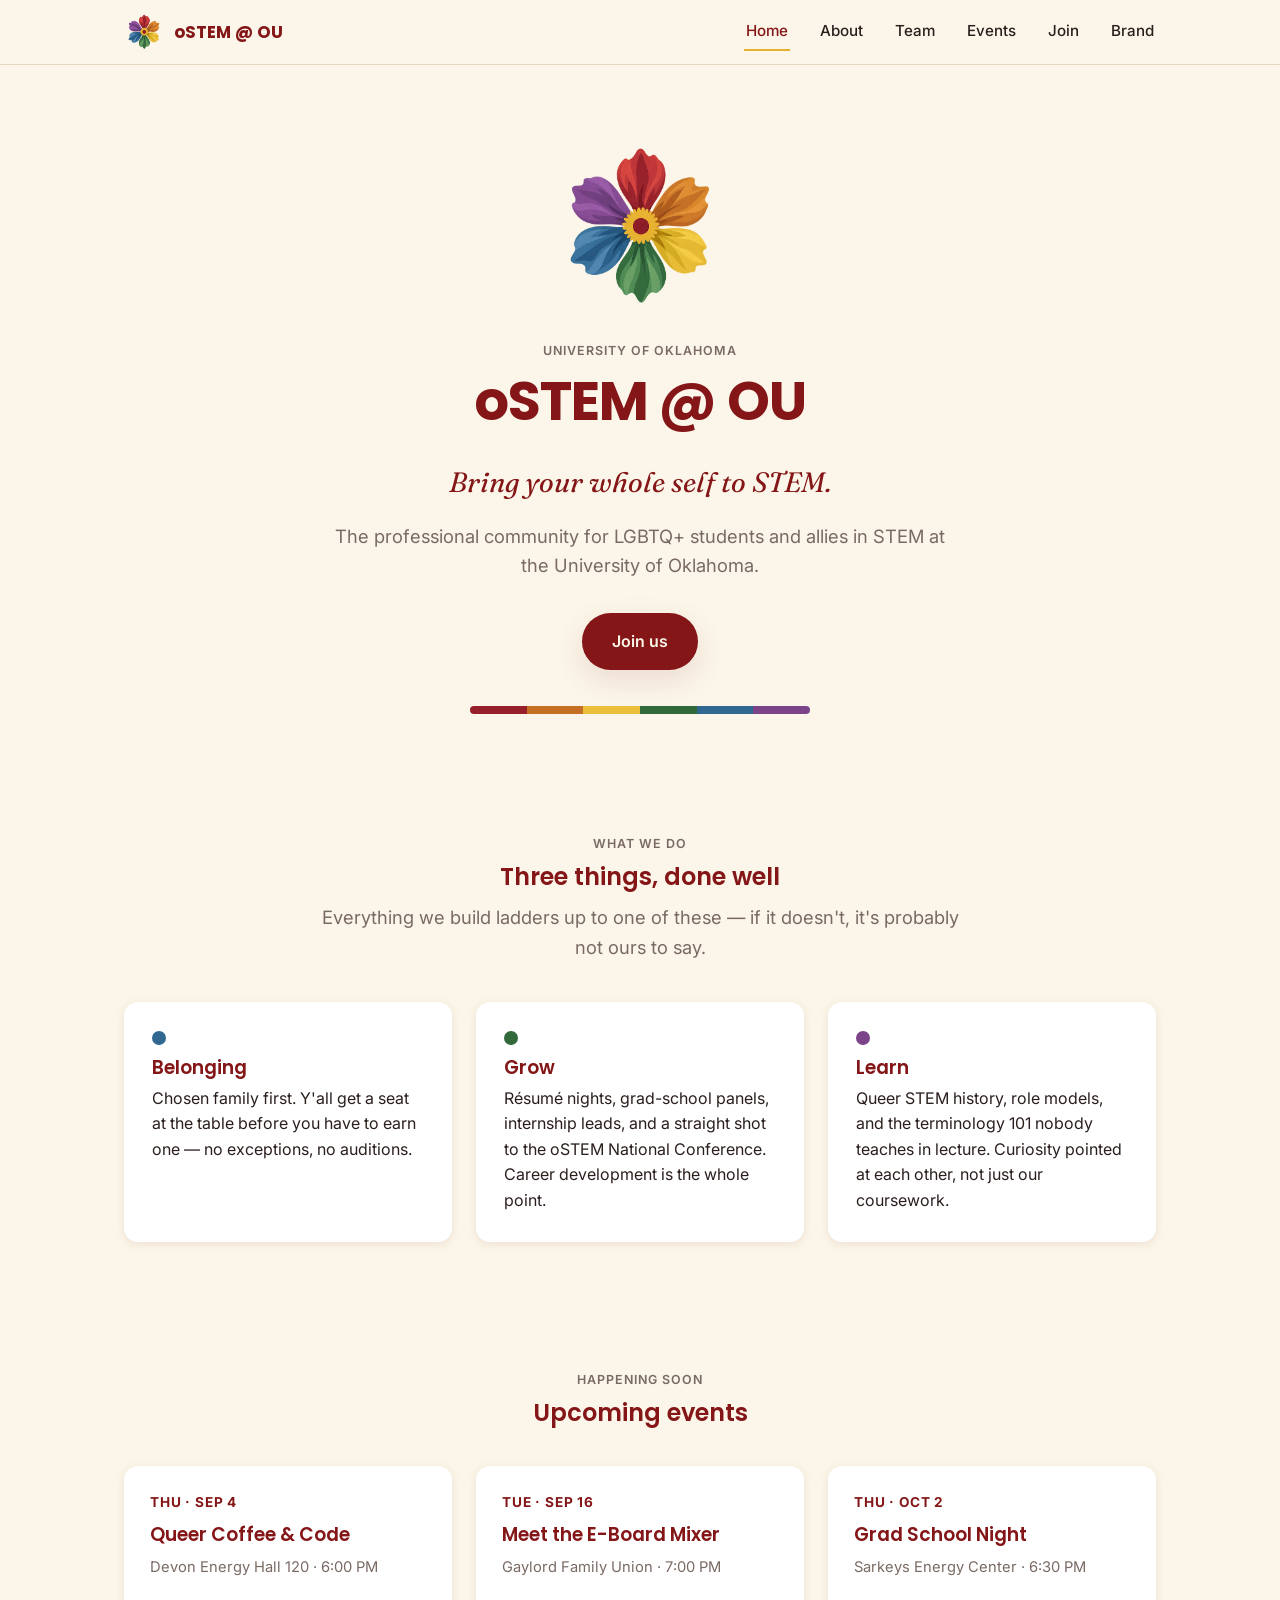
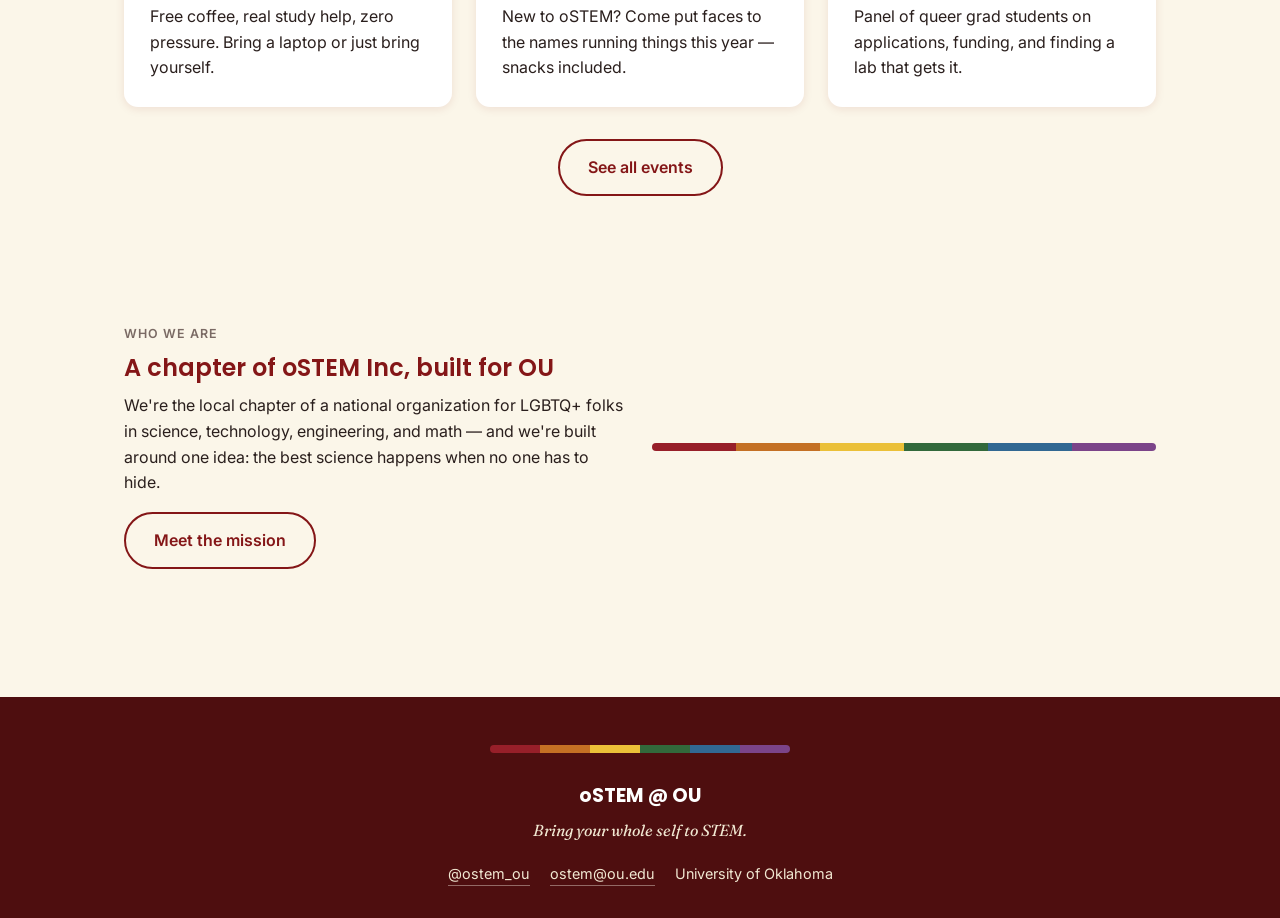
==== index.html @ f53c5ce8 "Setting things up" ====
<!DOCTYPE html>
<html lang="en">
<head>
<meta charset="UTF-8">
<meta name="viewport" content="width=device-width, initial-scale=1.0">
<title>oSTEM @ OU — LGBTQ+ in STEM at the University of Oklahoma</title>
<meta name="description" content="oSTEM @ OU is the professional community for LGBTQ+ students and allies in STEM at the University of Oklahoma. Bring your whole self to STEM.">
<link rel="preconnect" href="https://fonts.googleapis.com">
<link rel="preconnect" href="https://fonts.gstatic.com" crossorigin>
<link href="https://fonts.googleapis.com/css2?family=Poppins:wght@400;500;600;700&family=Inter:wght@400;500;600&family=Fraunces:ital,opsz,wght@1,9..144,400&display=swap" rel="stylesheet">
<link rel="stylesheet" href="assets/css/styles.css">
</head>
<body>
<a class="skip-link" href="#main">Skip to content</a>

<header class="site-header">
  <nav class="nav" aria-label="Primary">
    <a class="nav-brand" href="index.html">
      <img src="assets/brand/flower.png" alt="oSTEM at OU flower mark" width="40" height="40">
      oSTEM @ OU
    </a>
    <button class="nav-toggle" type="button" aria-expanded="false" aria-controls="nav-links" aria-label="Toggle menu">
      <span></span>
    </button>
    <div class="nav-links" id="nav-links">
      <a href="index.html" aria-current="page">Home</a>
      <a href="about.html">About</a>
      <a href="team.html">Team</a>
      <a href="events.html">Events</a>
      <a href="join.html">Join</a>
      <a href="brand.html">Brand</a>
    </div>
  </nav>
</header>

<main id="main">

  <section class="hero">
    <div class="wrap">
      <img class="hero-flower" src="assets/brand/flower.png" alt="The oSTEM flower mark: six rainbow petals radiating from a golden center" width="180" height="180">
      <span class="eyebrow">University of Oklahoma</span>
      <h1>oSTEM @ OU</h1>
      <p class="tagline">Bring your whole self to STEM.</p>
      <p class="positioning">The professional community for LGBTQ+ students and allies in STEM at the University of Oklahoma.</p>
      <a class="btn btn-primary" href="join.html">Join us</a>
      <div class="spectrum-bar" aria-hidden="true"><span></span><span></span><span></span><span></span><span></span><span></span></div>
    </div>
  </section>

  <section>
    <div class="wrap">
      <div class="section-head">
        <span class="eyebrow">What we do</span>
        <h2>Three things, done well</h2>
        <p class="lead" style="margin-left:auto;margin-right:auto">Everything we build ladders up to one of these — if it doesn't, it's probably not ours to say.</p>
      </div>
      <div class="grid grid-3">
        <div class="card wwd-item">
          <span class="petal-dot petal-dot-blue"></span>
          <h3>Belonging</h3>
          <p>Chosen family first. Y'all get a seat at the table before you have to earn one — no exceptions, no auditions.</p>
        </div>
        <div class="card wwd-item">
          <span class="petal-dot petal-dot-green"></span>
          <h3>Grow</h3>
          <p>Résumé nights, grad-school panels, internship leads, and a straight shot to the oSTEM National Conference. Career development is the whole point.</p>
        </div>
        <div class="card wwd-item">
          <span class="petal-dot petal-dot-purple"></span>
          <h3>Learn</h3>
          <p>Queer STEM history, role models, and the terminology 101 nobody teaches in lecture. Curiosity pointed at each other, not just our coursework.</p>
        </div>
      </div>
    </div>
  </section>

  <section>
    <div class="wrap">
      <div class="section-head">
        <span class="eyebrow">Happening soon</span>
        <h2>Upcoming events</h2>
      </div>
      <div class="grid grid-3">
        <!-- TODO: replace placeholder events with real dates/locations -->
        <article class="event-card">
          <span class="event-date">Thu · Sep 4</span>
          <h3>Queer Coffee &amp; Code</h3>
          <p class="event-meta">Devon Energy Hall 120 · 6:00 PM</p>
          <p>Free coffee, real study help, zero pressure. Bring a laptop or just bring yourself.</p>
        </article>
        <article class="event-card">
          <span class="event-date">Tue · Sep 16</span>
          <h3>Meet the E-Board Mixer</h3>
          <p class="event-meta">Gaylord Family Union · 7:00 PM</p>
          <p>New to oSTEM? Come put faces to the names running things this year — snacks included.</p>
        </article>
        <article class="event-card">
          <span class="event-date">Thu · Oct 2</span>
          <h3>Grad School Night</h3>
          <p class="event-meta">Sarkeys Energy Center · 6:30 PM</p>
          <p>Panel of queer grad students on applications, funding, and finding a lab that gets it.</p>
        </article>
      </div>
      <p class="text-center" style="margin-top:32px"><a class="btn btn-secondary" href="events.html">See all events</a></p>
    </div>
  </section>

  <section>
    <div class="wrap">
      <div class="grid grid-2" style="align-items:center">
        <div>
          <span class="eyebrow">Who we are</span>
          <h2>A chapter of oSTEM Inc, built for OU</h2>
          <p>We're the local chapter of a national organization for LGBTQ+ folks in science, technology, engineering, and math — and we're built around one idea: the best science happens when no one has to hide.</p>
          <p><a class="btn btn-secondary" href="about.html">Meet the mission</a></p>
        </div>
        <div class="spectrum-bar" aria-hidden="true"><span></span><span></span><span></span><span></span><span></span><span></span></div>
      </div>
    </div>
  </section>

</main>

<footer class="site-footer">
  <div class="wrap">
    <div class="spectrum-bar" aria-hidden="true"><span></span><span></span><span></span><span></span><span></span><span></span></div>
    <div class="org-name">oSTEM @ OU</div>
    <p class="tagline">Bring your whole self to STEM.</p>
    <div class="footer-meta">
      <a href="https://instagram.com/ostem_ou" target="_blank" rel="noopener">@ostem_ou</a>
      <a href="mailto:ostem@ou.edu">ostem@ou.edu</a>
      <span>University of Oklahoma</span>
    </div>
  </div>
</footer>

<script src="assets/js/main.js"></script>
</body>
</html>
---- assets/css/styles.css ----
/* ============================================================
   oSTEM @ OU — shared stylesheet
   Design tokens live in :root. Poppins for headings, Inter for
   body, Fraunces italic only for rare pull-quotes.
   ============================================================ */

:root {
  /* institutional anchors */
  --crimson: #841617;
  --crimson-deep: #4E0E0F;
  --cream: #FBF6E9;
  --sand: #F1E8D2;
  --ink: #2A1F1D;
  --muted: #7A6A64;
  --gold: #E5AF30;
  --line: #E6D9BF;

  /* the spectrum — six petals, accents only, never body text */
  --red: #971F29;
  --orange: #C47024;
  --yellow: #EBC038;
  --green: #32693B;
  --blue: #316892;
  --purple: #7B4489;

  /* shadows + radii */
  --shadow-sm: 0 2px 10px rgba(132, 22, 23, 0.10);
  --shadow-md: 0 10px 30px rgba(132, 22, 23, 0.12);
  --radius: 14px;
  --radius-sm: 10px;

  --content-width: 1080px;

  --font-display: 'Poppins', system-ui, sans-serif;
  --font-body: 'Inter', system-ui, sans-serif;
  --font-editorial: 'Fraunces', Georgia, serif;
}

/* ---------- reset ---------- */
*, *::before, *::after { box-sizing: border-box; }
html { scroll-behavior: smooth; }
body {
  margin: 0;
  background: var(--cream);
  color: var(--ink);
  font-family: var(--font-body);
  font-size: 16px;
  line-height: 1.6;
  -webkit-font-smoothing: antialiased;
}
img { max-width: 100%; display: block; }
a { color: inherit; }
ul { list-style: none; margin: 0; padding: 0; }
h1, h2, h3, h4 {
  font-family: var(--font-display);
  color: var(--crimson);
  line-height: 1.15;
  margin: 0 0 0.5em;
}
h1 { font-weight: 700; letter-spacing: -0.02em; }
h2, h3 { font-weight: 600; }
p { margin: 0 0 1em; }
p:last-child { margin-bottom: 0; }

/* ---------- focus states (accessibility) ---------- */
a:focus-visible,
button:focus-visible,
input:focus-visible,
textarea:focus-visible,
[tabindex]:focus-visible {
  outline: 3px solid var(--crimson);
  outline-offset: 3px;
  border-radius: 4px;
}

/* ---------- skip link ---------- */
.skip-link {
  position: absolute;
  left: -9999px;
  top: 0;
  background: var(--crimson);
  color: var(--cream);
  padding: 12px 20px;
  z-index: 1000;
  font-family: var(--font-body);
  font-weight: 600;
  border-radius: 0 0 8px 0;
  text-decoration: none;
}
.skip-link:focus {
  left: 0;
}

/* ---------- layout helpers ---------- */
.wrap {
  max-width: var(--content-width);
  margin: 0 auto;
  padding: 0 24px;
}
main { display: block; }
section { padding: 64px 0; }
.section-tight { padding: 40px 0; }

.eyebrow {
  font-family: var(--font-body);
  font-weight: 600;
  font-size: 0.78rem;
  text-transform: uppercase;
  letter-spacing: 0.08em;
  color: var(--muted);
  margin-bottom: 0.75em;
  display: block;
}

.lead {
  font-size: 1.15rem;
  color: var(--muted);
  max-width: 640px;
}

/* ---------- spectrum bar (signature device) ---------- */
.spectrum-bar {
  display: flex;
  width: 100%;
  height: 8px;
  border-radius: 999px;
  overflow: hidden;
}
.spectrum-bar span { flex: 1 1 0; }
.spectrum-bar span:nth-child(1) { background: var(--red); }
.spectrum-bar span:nth-child(2) { background: var(--orange); }
.spectrum-bar span:nth-child(3) { background: var(--yellow); }
.spectrum-bar span:nth-child(4) { background: var(--green); }
.spectrum-bar span:nth-child(5) { background: var(--blue); }
.spectrum-bar span:nth-child(6) { background: var(--purple); }

.spectrum-bar--thin { height: 5px; border-radius: 0; }

/* ---------- nav ---------- */
.site-header {
  position: sticky;
  top: 0;
  z-index: 100;
  background: rgba(251, 246, 233, 0.92);
  border-bottom: 1px solid var(--line);
  transition: background 0.2s ease, box-shadow 0.2s ease, backdrop-filter 0.2s ease;
}
.site-header.is-scrolled {
  backdrop-filter: blur(10px);
  -webkit-backdrop-filter: blur(10px);
  box-shadow: var(--shadow-sm);
}
.nav {
  display: flex;
  align-items: center;
  justify-content: space-between;
  padding: 12px 24px;
  max-width: var(--content-width);
  margin: 0 auto;
}
.nav-brand {
  display: flex;
  align-items: center;
  gap: 10px;
  font-family: var(--font-display);
  font-weight: 700;
  color: var(--crimson);
  text-decoration: none;
  font-size: 1.05rem;
}
.nav-brand img {
  width: 40px;
  height: 40px;
}
.nav-toggle {
  display: none;
  background: none;
  border: 2px solid var(--crimson);
  border-radius: var(--radius-sm);
  width: 44px;
  height: 44px;
  cursor: pointer;
  position: relative;
}
.nav-toggle span,
.nav-toggle span::before,
.nav-toggle span::after {
  content: '';
  position: absolute;
  left: 10px;
  right: 10px;
  height: 2px;
  background: var(--crimson);
  transition: transform 0.2s ease, opacity 0.2s ease;
}
.nav-toggle span { top: 50%; transform: translateY(-50%); }
.nav-toggle span::before { top: -8px; }
.nav-toggle span::after { top: 8px; }
.nav-toggle[aria-expanded="true"] span { background: transparent; }
.nav-toggle[aria-expanded="true"] span::before { transform: translateY(8px) rotate(45deg); }
.nav-toggle[aria-expanded="true"] span::after { transform: translateY(-8px) rotate(-45deg); }

.nav-links {
  display: flex;
  align-items: center;
  gap: 28px;
}
.nav-links a {
  text-decoration: none;
  font-family: var(--font-body);
  font-weight: 500;
  font-size: 0.95rem;
  color: var(--ink);
  padding: 6px 2px;
  border-bottom: 2px solid transparent;
  transition: border-color 0.15s ease, color 0.15s ease;
}
.nav-links a:hover,
.nav-links a[aria-current="page"] {
  color: var(--crimson);
  border-bottom-color: var(--gold);
}

/* ---------- buttons ---------- */
.btn {
  display: inline-flex;
  align-items: center;
  gap: 8px;
  font-family: var(--font-body);
  font-weight: 600;
  font-size: 1rem;
  text-decoration: none;
  padding: 14px 28px;
  border-radius: 999px;
  border: 2px solid transparent;
  cursor: pointer;
  transition: transform 0.15s ease, box-shadow 0.15s ease, background 0.15s ease;
}
.btn-primary {
  background: var(--crimson);
  color: var(--cream);
  box-shadow: var(--shadow-md);
}
.btn-primary:hover {
  background: var(--crimson-deep);
  transform: translateY(-2px);
}
.btn-secondary {
  background: transparent;
  color: var(--crimson);
  border-color: var(--crimson);
}
.btn-secondary:hover {
  background: var(--crimson);
  color: var(--cream);
  transform: translateY(-2px);
}
.btn-sm {
  padding: 9px 18px;
  font-size: 0.9rem;
}

/* ---------- hero ---------- */
.hero {
  padding: 72px 0 56px;
  text-align: center;
}
.hero-flower {
  width: 180px;
  height: 180px;
  margin: 0 auto 24px;
}
.hero h1 {
  font-size: clamp(2.2rem, 5vw, 3.4rem);
}
.hero .tagline {
  font-family: var(--font-editorial);
  font-style: italic;
  color: var(--crimson);
  font-size: clamp(1.3rem, 3vw, 1.75rem);
  margin: 0.4em 0 0.6em;
}
.hero .positioning {
  color: var(--muted);
  font-size: 1.15rem;
  max-width: 620px;
  margin: 0 auto 32px;
}
.hero .spectrum-bar {
  max-width: 340px;
  margin: 36px auto 0;
}

/* ---------- cards ---------- */
.card {
  background: #fff;
  border-radius: var(--radius);
  padding: 28px;
  box-shadow: var(--shadow-sm);
}
.card h3, .card h4 { margin-bottom: 0.4em; }

.grid {
  display: grid;
  gap: 24px;
}
.grid-3 { grid-template-columns: repeat(3, 1fr); }
.grid-2 { grid-template-columns: repeat(2, 1fr); }

@media (max-width: 860px) {
  .grid-3 { grid-template-columns: 1fr; }
  .grid-2 { grid-template-columns: 1fr; }
}

/* petal-colored top border utility, used sparingly */
.petal-top-red { border-top: 4px solid var(--red); }
.petal-top-orange { border-top: 4px solid var(--orange); }
.petal-top-yellow { border-top: 4px solid var(--yellow); }
.petal-top-green { border-top: 4px solid var(--green); }
.petal-top-blue { border-top: 4px solid var(--blue); }
.petal-top-purple { border-top: 4px solid var(--purple); }

.petal-left-red { border-left: 5px solid var(--red); }
.petal-left-orange { border-left: 5px solid var(--orange); }
.petal-left-yellow { border-left: 5px solid var(--yellow); }
.petal-left-green { border-left: 5px solid var(--green); }
.petal-left-blue { border-left: 5px solid var(--blue); }
.petal-left-purple { border-left: 5px solid var(--purple); }

.petal-dot {
  display: inline-block;
  width: 10px;
  height: 10px;
  border-radius: 50%;
  margin-right: 8px;
  vertical-align: middle;
}
.petal-dot-red { background: var(--red); }
.petal-dot-orange { background: var(--orange); }
.petal-dot-yellow { background: var(--yellow); }
.petal-dot-green { background: var(--green); }
.petal-dot-blue { background: var(--blue); }
.petal-dot-purple { background: var(--purple); }

/* ---------- section headers ---------- */
.section-head {
  text-align: center;
  max-width: 640px;
  margin: 0 auto 40px;
}
.section-head.align-left {
  text-align: left;
  margin: 0 0 32px;
}

/* ---------- pull quote ---------- */
.pull-quote {
  font-family: var(--font-editorial);
  font-style: italic;
  color: var(--crimson);
  font-size: clamp(1.2rem, 2.6vw, 1.6rem);
  text-align: center;
  max-width: 700px;
  margin: 0 auto;
  line-height: 1.5;
}

/* ---------- pills / tags ---------- */
.pill {
  display: inline-block;
  font-family: var(--font-body);
  font-size: 0.82rem;
  font-weight: 600;
  padding: 6px 14px;
  border-radius: 999px;
  background: var(--sand);
  color: var(--crimson);
  margin: 0 6px 6px 0;
}

/* ---------- section divider ---------- */
.divider {
  border: none;
  border-top: 1px solid var(--line);
  margin: 0;
}

/* ---------- footer ---------- */
.site-footer {
  background: var(--crimson-deep);
  color: var(--sand);
  padding: 48px 0 32px;
  margin-top: 64px;
}
.site-footer .wrap {
  text-align: center;
}
.site-footer .spectrum-bar {
  max-width: 300px;
  margin: 0 auto 28px;
}
.site-footer .org-name {
  font-family: var(--font-display);
  font-weight: 700;
  color: #fff;
  font-size: 1.2rem;
  margin-bottom: 6px;
}
.site-footer .tagline {
  font-family: var(--font-editorial);
  font-style: italic;
  color: var(--sand);
  margin-bottom: 18px;
}
.site-footer .footer-meta {
  display: flex;
  justify-content: center;
  gap: 20px;
  flex-wrap: wrap;
  font-size: 0.9rem;
}
.site-footer .footer-meta a {
  color: var(--sand);
  text-decoration: none;
  border-bottom: 1px solid rgba(251, 246, 233, 0.4);
}
.site-footer .footer-meta a:hover {
  border-bottom-color: var(--gold);
}
.site-footer a:focus-visible {
  outline-color: var(--gold);
}

/* ---------- responsive nav (mobile) ---------- */
@media (max-width: 720px) {
  .nav-toggle { display: block; }
  .nav-links {
    position: absolute;
    top: 100%;
    left: 0;
    right: 0;
    background: var(--cream);
    border-bottom: 1px solid var(--line);
    flex-direction: column;
    align-items: flex-start;
    gap: 0;
    padding: 8px 24px 16px;
    box-shadow: var(--shadow-sm);
    display: none;
  }
  .nav-links.is-open { display: flex; }
  .nav-links a { width: 100%; padding: 12px 0; border-bottom: 1px solid var(--line); }
  .nav-links a:last-child { border-bottom: none; }
}

/* ============================================================
   Page-specific bits
   ============================================================ */

/* What we do (home) */
.wwd-item .petal-dot { width: 14px; height: 14px; margin-bottom: 12px; }

/* Event cards */
.event-card {
  background: #fff;
  border-radius: var(--radius);
  box-shadow: var(--shadow-sm);
  padding: 26px;
  display: flex;
  flex-direction: column;
  gap: 10px;
}
.event-date {
  font-family: var(--font-body);
  font-weight: 700;
  color: var(--crimson);
  font-size: 0.85rem;
  text-transform: uppercase;
  letter-spacing: 0.06em;
}
.event-card h3 { margin-bottom: 0; }
.event-meta {
  color: var(--muted);
  font-size: 0.92rem;
}
.event-card .btn-sm { align-self: flex-start; margin-top: 6px; }
.event-card.is-past { opacity: 0.82; }

/* Team / officer cards */
.officer-card {
  background: #fff;
  border-radius: var(--radius);
  box-shadow: var(--shadow-sm);
  padding: 26px;
}
.officer-card .name {
  font-family: var(--font-display);
  font-weight: 600;
  font-size: 1.15rem;
  color: var(--ink);
  margin-bottom: 2px;
}
.officer-card .role {
  color: var(--crimson);
  font-weight: 600;
  font-size: 0.9rem;
  margin-bottom: 2px;
}
.officer-card .pronouns {
  color: var(--muted);
  font-size: 0.85rem;
  margin-bottom: 12px;
}
.officer-card .bio {
  color: var(--ink);
  font-size: 0.92rem;
  margin-bottom: 14px;
}
.officer-links {
  display: flex;
  gap: 12px;
}
.officer-links a {
  display: inline-flex;
  align-items: center;
  justify-content: center;
  width: 34px;
  height: 34px;
  border-radius: 50%;
  background: var(--sand);
  color: var(--crimson);
  text-decoration: none;
  transition: background 0.15s ease, color 0.15s ease;
}
.officer-links a:hover {
  background: var(--crimson);
  color: var(--cream);
}
.officer-links svg { width: 16px; height: 16px; }

.advisor-card {
  background: var(--sand);
  border-radius: var(--radius);
  padding: 32px;
  display: flex;
  gap: 24px;
  align-items: flex-start;
  flex-wrap: wrap;
}
.advisor-card .avatar {
  width: 84px;
  height: 84px;
  border-radius: 50%;
  background: var(--crimson);
  flex-shrink: 0;
}

/* Values (about page) */
.value-item h4 {
  display: flex;
  align-items: center;
  gap: 10px;
  margin-bottom: 6px;
}

/* Join page */
.join-hero {
  background: var(--crimson);
  color: var(--cream);
  border-radius: var(--radius);
  padding: 48px 32px;
  text-align: center;
  margin-bottom: 48px;
}
.join-hero h1 { color: var(--cream); }
.join-hero p { color: var(--sand); max-width: 560px; margin: 0 auto; }

.way-card {
  text-align: center;
}
.way-card .icon {
  width: 52px;
  height: 52px;
  margin: 0 auto 16px;
  border-radius: 50%;
  background: var(--sand);
  display: flex;
  align-items: center;
  justify-content: center;
  color: var(--crimson);
}
.way-card .icon svg { width: 24px; height: 24px; }

.form-embed-placeholder {
  border: 2px dashed var(--line);
  border-radius: var(--radius);
  padding: 48px 24px;
  text-align: center;
  color: var(--muted);
  background: #fff;
}

.reassurance {
  background: var(--sand);
  border-radius: var(--radius);
  padding: 28px 32px;
  text-align: center;
}

/* Brand page */
.brand-links .card {
  display: flex;
  flex-direction: column;
  gap: 12px;
}

/* utility */
.text-center { text-align: center; }
.mt-0 { margin-top: 0; }
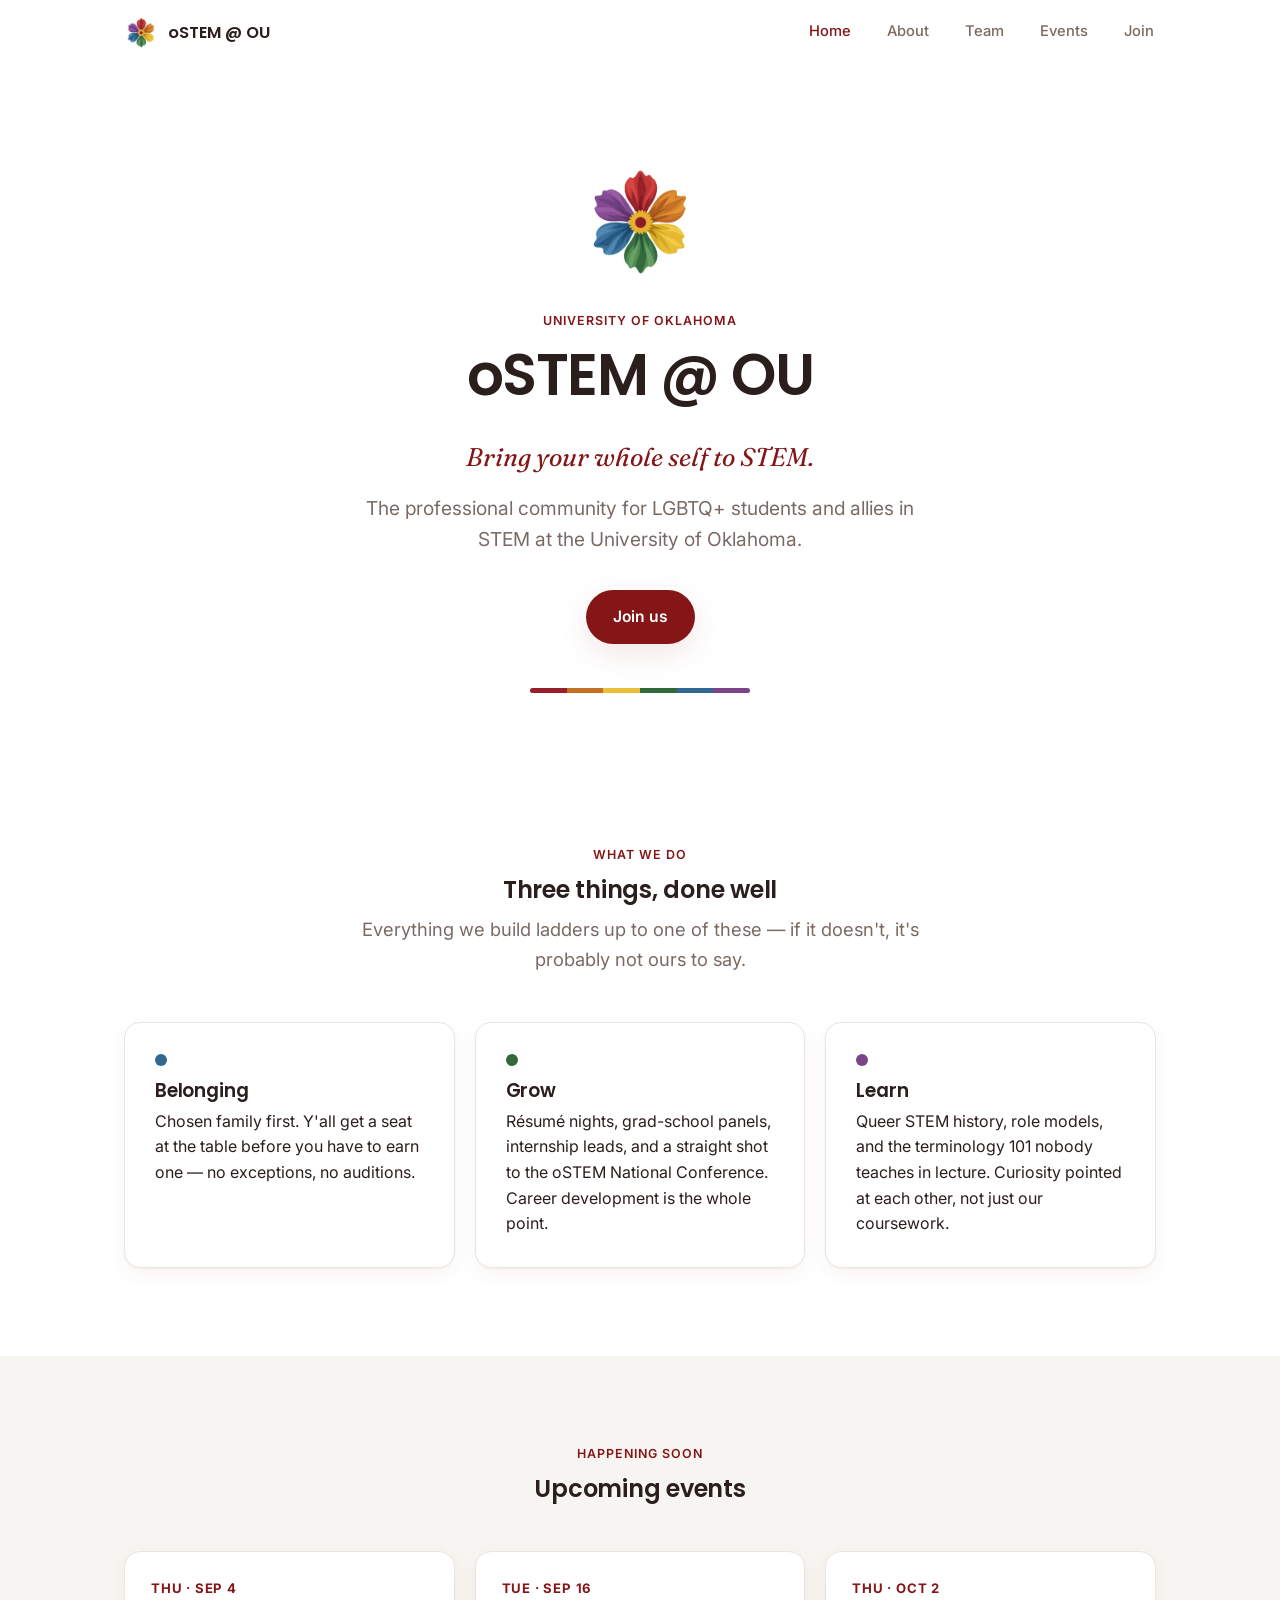
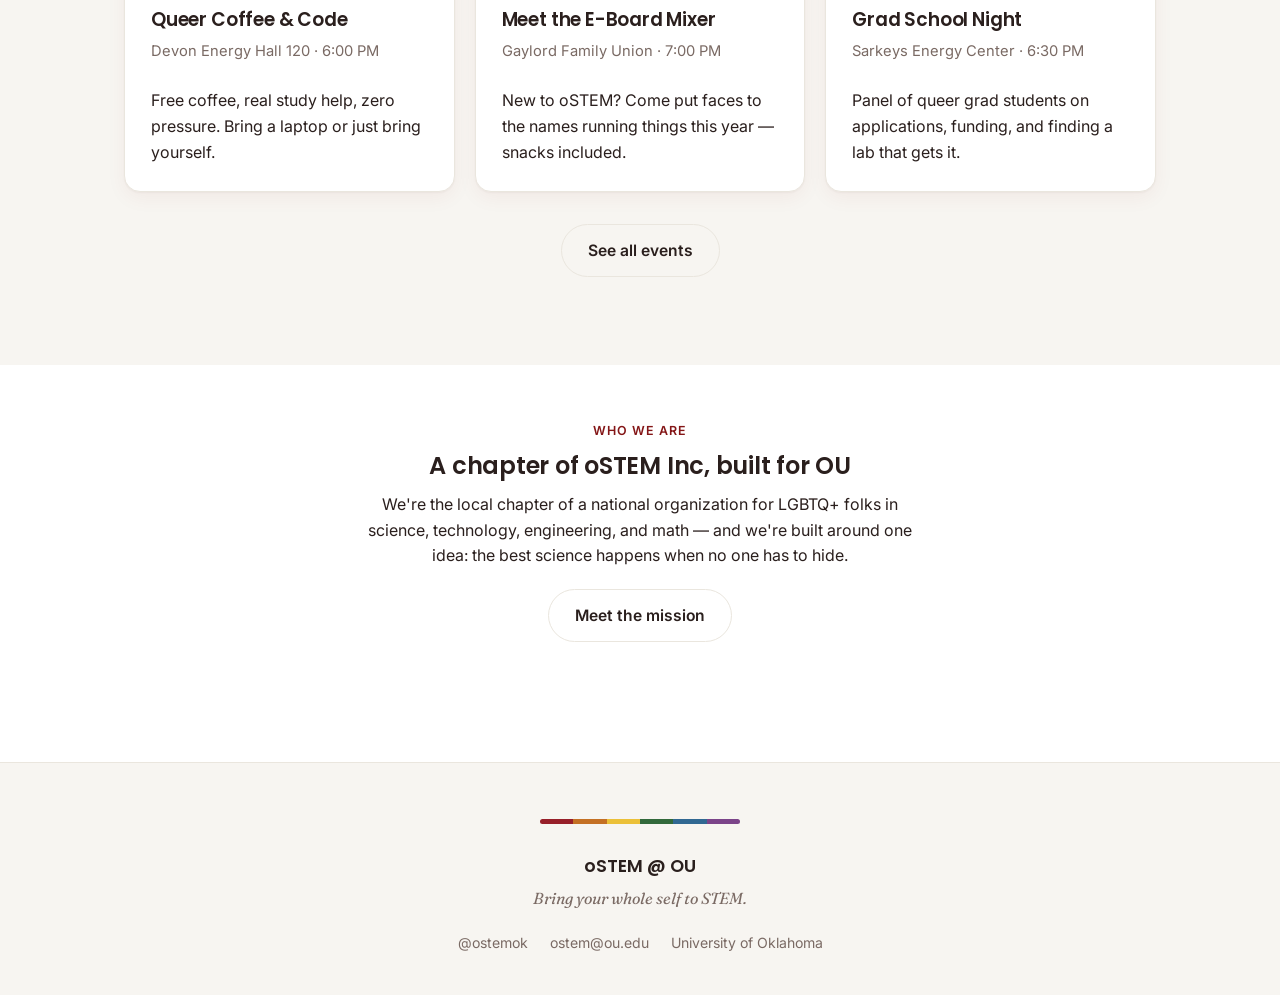
==== commit f550c5de: "Update layout" ====
--- a/index.html
+++ b/index.html
@@ -16,7 +16,7 @@
 <header class="site-header">
   <nav class="nav" aria-label="Primary">
     <a class="nav-brand" href="index.html">
-      <img src="assets/brand/flower.png" alt="oSTEM at OU flower mark" width="40" height="40">
+      <img src="assets/brand/flower.png" alt="oSTEM at OU flower mark" width="34" height="34">
       oSTEM @ OU
     </a>
     <button class="nav-toggle" type="button" aria-expanded="false" aria-controls="nav-links" aria-label="Toggle menu">
@@ -28,7 +28,6 @@
       <a href="team.html">Team</a>
       <a href="events.html">Events</a>
       <a href="join.html">Join</a>
-      <a href="brand.html">Brand</a>
     </div>
   </nav>
 </header>
@@ -37,7 +36,7 @@
 
   <section class="hero">
     <div class="wrap">
-      <img class="hero-flower" src="assets/brand/flower.png" alt="The oSTEM flower mark: six rainbow petals radiating from a golden center" width="180" height="180">
+      <img class="hero-flower" src="assets/brand/flower.png" alt="The oSTEM flower mark: six rainbow petals radiating from a golden center" width="120" height="120">
       <span class="eyebrow">University of Oklahoma</span>
       <h1>oSTEM @ OU</h1>
       <p class="tagline">Bring your whole self to STEM.</p>
@@ -74,14 +73,15 @@
     </div>
   </section>
 
-  <section>
+  <section class="section-tint">
     <div class="wrap">
       <div class="section-head">
         <span class="eyebrow">Happening soon</span>
         <h2>Upcoming events</h2>
       </div>
-      <div class="grid grid-3">
-        <!-- TODO: replace placeholder events with real dates/locations -->
+      <div class="grid grid-3" id="home-upcoming-events">
+        <!-- Placeholder cards below are also the offline fallback —
+             see assets/data/sheet-config.js to pull real data instead. -->
         <article class="event-card">
           <span class="event-date">Thu · Sep 4</span>
           <h3>Queer Coffee &amp; Code</h3>
@@ -105,17 +105,12 @@
     </div>
   </section>
 
-  <section>
-    <div class="wrap">
-      <div class="grid grid-2" style="align-items:center">
-        <div>
-          <span class="eyebrow">Who we are</span>
-          <h2>A chapter of oSTEM Inc, built for OU</h2>
-          <p>We're the local chapter of a national organization for LGBTQ+ folks in science, technology, engineering, and math — and we're built around one idea: the best science happens when no one has to hide.</p>
-          <p><a class="btn btn-secondary" href="about.html">Meet the mission</a></p>
-        </div>
-        <div class="spectrum-bar" aria-hidden="true"><span></span><span></span><span></span><span></span><span></span><span></span></div>
-      </div>
+  <section class="section-tight">
+    <div class="wrap text-center" style="max-width:620px">
+      <span class="eyebrow">Who we are</span>
+      <h2>A chapter of oSTEM Inc, built for OU</h2>
+      <p>We're the local chapter of a national organization for LGBTQ+ folks in science, technology, engineering, and math — and we're built around one idea: the best science happens when no one has to hide.</p>
+      <p style="margin-top:20px"><a class="btn btn-secondary" href="about.html">Meet the mission</a></p>
     </div>
   </section>
 
@@ -127,7 +122,7 @@
     <div class="org-name">oSTEM @ OU</div>
     <p class="tagline">Bring your whole self to STEM.</p>
     <div class="footer-meta">
-      <a href="https://instagram.com/ostem_ou" target="_blank" rel="noopener">@ostem_ou</a>
+      <a href="https://www.instagram.com/ostemok/" target="_blank" rel="noopener">@ostemok</a>
       <a href="mailto:ostem@ou.edu">ostem@ou.edu</a>
       <span>University of Oklahoma</span>
     </div>
@@ -135,5 +130,7 @@
 </footer>
 
 <script src="assets/js/main.js"></script>
+<script src="assets/data/sheet-config.js"></script>
+<script src="assets/js/sheets.js"></script>
 </body>
 </html>
--- a/assets/css/styles.css
+++ b/assets/css/styles.css
@@ -2,10 +2,15 @@
    oSTEM @ OU — shared stylesheet
    Design tokens live in :root. Poppins for headings, Inter for
    body, Fraunces italic only for rare pull-quotes.
+
+   Design direction: white/near-white does the heavy lifting;
+   crimson and the spectrum are accents, not backgrounds — used at
+   decision points (buttons, links, small kickers) rather than as
+   large color fields. Minimal, generous whitespace, quiet cards.
    ============================================================ */
 
 :root {
-  /* institutional anchors */
+  /* institutional anchors (brand-mandated hexes — do not alter) */
   --crimson: #841617;
   --crimson-deep: #4E0E0F;
   --cream: #FBF6E9;
@@ -23,10 +28,15 @@
   --blue: #316892;
   --purple: #7B4489;
 
-  /* shadows + radii */
-  --shadow-sm: 0 2px 10px rgba(132, 22, 23, 0.10);
-  --shadow-md: 0 10px 30px rgba(132, 22, 23, 0.12);
-  --radius: 14px;
+  /* surfaces — white-first, cream/sand reserved for rare tints */
+  --bg: #FFFFFF;
+  --bg-alt: #F7F5F1;
+  --border: #EAE6DE;
+
+  /* shadows + radii — soft, quiet elevation, never black */
+  --shadow-sm: 0 1px 2px rgba(42, 31, 29, 0.04), 0 6px 20px rgba(132, 22, 23, 0.05);
+  --shadow-md: 0 10px 30px rgba(132, 22, 23, 0.10);
+  --radius: 16px;
   --radius-sm: 10px;
 
   --content-width: 1080px;
@@ -41,7 +51,7 @@
 html { scroll-behavior: smooth; }
 body {
   margin: 0;
-  background: var(--cream);
+  background: var(--bg);
   color: var(--ink);
   font-family: var(--font-body);
   font-size: 16px;
@@ -53,14 +63,16 @@
 ul { list-style: none; margin: 0; padding: 0; }
 h1, h2, h3, h4 {
   font-family: var(--font-display);
-  color: var(--crimson);
+  color: var(--ink);
   line-height: 1.15;
   margin: 0 0 0.5em;
 }
-h1 { font-weight: 700; letter-spacing: -0.02em; }
-h2, h3 { font-weight: 600; }
+h1 { font-weight: 600; letter-spacing: -0.025em; }
+h2, h3 { font-weight: 600; letter-spacing: -0.01em; }
 p { margin: 0 0 1em; }
 p:last-child { margin-bottom: 0; }
+
+.accent { color: var(--crimson); }
 
 /* ---------- focus states (accessibility) ---------- */
 a:focus-visible,
@@ -79,7 +91,7 @@
   left: -9999px;
   top: 0;
   background: var(--crimson);
-  color: var(--cream);
+  color: #fff;
   padding: 12px 20px;
   z-index: 1000;
   font-family: var(--font-body);
@@ -98,8 +110,9 @@
   padding: 0 24px;
 }
 main { display: block; }
-section { padding: 64px 0; }
-.section-tight { padding: 40px 0; }
+section { padding: 88px 0; }
+.section-tight { padding: 56px 0; }
+.section-tint { background: var(--bg-alt); }
 
 .eyebrow {
   font-family: var(--font-body);
@@ -107,8 +120,8 @@
   font-size: 0.78rem;
   text-transform: uppercase;
   letter-spacing: 0.08em;
-  color: var(--muted);
-  margin-bottom: 0.75em;
+  color: var(--crimson);
+  margin-bottom: 0.9em;
   display: block;
 }
 
@@ -118,11 +131,11 @@
   max-width: 640px;
 }
 
-/* ---------- spectrum bar (signature device) ---------- */
+/* ---------- spectrum bar (signature device, used sparingly) ---------- */
 .spectrum-bar {
   display: flex;
   width: 100%;
-  height: 8px;
+  height: 5px;
   border-radius: 999px;
   overflow: hidden;
 }
@@ -134,27 +147,26 @@
 .spectrum-bar span:nth-child(5) { background: var(--blue); }
 .spectrum-bar span:nth-child(6) { background: var(--purple); }
 
-.spectrum-bar--thin { height: 5px; border-radius: 0; }
-
 /* ---------- nav ---------- */
 .site-header {
   position: sticky;
   top: 0;
   z-index: 100;
-  background: rgba(251, 246, 233, 0.92);
-  border-bottom: 1px solid var(--line);
-  transition: background 0.2s ease, box-shadow 0.2s ease, backdrop-filter 0.2s ease;
+  background: rgba(255, 255, 255, 0.82);
+  border-bottom: 1px solid transparent;
+  transition: background 0.2s ease, box-shadow 0.2s ease, backdrop-filter 0.2s ease, border-color 0.2s ease;
 }
 .site-header.is-scrolled {
-  backdrop-filter: blur(10px);
-  -webkit-backdrop-filter: blur(10px);
-  box-shadow: var(--shadow-sm);
+  background: rgba(255, 255, 255, 0.86);
+  backdrop-filter: blur(12px) saturate(1.4);
+  -webkit-backdrop-filter: blur(12px) saturate(1.4);
+  border-bottom-color: var(--border);
 }
 .nav {
   display: flex;
   align-items: center;
   justify-content: space-between;
-  padding: 12px 24px;
+  padding: 14px 24px;
   max-width: var(--content-width);
   margin: 0 auto;
 }
@@ -163,19 +175,19 @@
   align-items: center;
   gap: 10px;
   font-family: var(--font-display);
-  font-weight: 700;
-  color: var(--crimson);
+  font-weight: 600;
+  color: var(--ink);
   text-decoration: none;
-  font-size: 1.05rem;
+  font-size: 1.02rem;
 }
 .nav-brand img {
-  width: 40px;
-  height: 40px;
+  width: 34px;
+  height: 34px;
 }
 .nav-toggle {
   display: none;
   background: none;
-  border: 2px solid var(--crimson);
+  border: none;
   border-radius: var(--radius-sm);
   width: 44px;
   height: 44px;
@@ -187,38 +199,51 @@
 .nav-toggle span::after {
   content: '';
   position: absolute;
-  left: 10px;
-  right: 10px;
-  height: 2px;
-  background: var(--crimson);
+  height: 1.5px;
+  background: var(--ink);
   transition: transform 0.2s ease, opacity 0.2s ease;
 }
-.nav-toggle span { top: 50%; transform: translateY(-50%); }
-.nav-toggle span::before { top: -8px; }
-.nav-toggle span::after { top: 8px; }
+.nav-toggle span {
+  left: 12px;
+  right: 12px;
+  top: 50%;
+  transform: translateY(-50%);
+}
+/* ::before/::after are children of span, so their containing block is
+   span's own (already-inset) box — left/right:0 here fills it exactly
+   instead of double-insetting to a negative width. */
+.nav-toggle span::before,
+.nav-toggle span::after {
+  left: 0;
+  right: 0;
+}
+.nav-toggle span::before { top: -7px; }
+.nav-toggle span::after { top: 7px; }
 .nav-toggle[aria-expanded="true"] span { background: transparent; }
-.nav-toggle[aria-expanded="true"] span::before { transform: translateY(8px) rotate(45deg); }
-.nav-toggle[aria-expanded="true"] span::after { transform: translateY(-8px) rotate(-45deg); }
+.nav-toggle[aria-expanded="true"] span::before { transform: translateY(7px) rotate(45deg); background: var(--crimson); }
+.nav-toggle[aria-expanded="true"] span::after { transform: translateY(-7px) rotate(-45deg); background: var(--crimson); }
 
 .nav-links {
   display: flex;
   align-items: center;
-  gap: 28px;
+  gap: 32px;
 }
 .nav-links a {
   text-decoration: none;
   font-family: var(--font-body);
   font-weight: 500;
-  font-size: 0.95rem;
-  color: var(--ink);
+  font-size: 0.92rem;
+  color: var(--muted);
   padding: 6px 2px;
   border-bottom: 2px solid transparent;
   transition: border-color 0.15s ease, color 0.15s ease;
 }
 .nav-links a:hover,
 .nav-links a[aria-current="page"] {
-  color: var(--crimson);
-  border-bottom-color: var(--gold);
+  color: var(--ink);
+}
+.nav-links a[aria-current="page"] {
+  color: var(--crimson);
 }
 
 /* ---------- buttons ---------- */
@@ -228,81 +253,82 @@
   gap: 8px;
   font-family: var(--font-body);
   font-weight: 600;
-  font-size: 1rem;
+  font-size: 0.98rem;
   text-decoration: none;
-  padding: 14px 28px;
+  padding: 13px 26px;
   border-radius: 999px;
-  border: 2px solid transparent;
+  border: 1.5px solid transparent;
   cursor: pointer;
-  transition: transform 0.15s ease, box-shadow 0.15s ease, background 0.15s ease;
+  transition: transform 0.15s ease, box-shadow 0.15s ease, background 0.15s ease, border-color 0.15s ease;
 }
 .btn-primary {
   background: var(--crimson);
-  color: var(--cream);
+  color: #fff;
   box-shadow: var(--shadow-md);
 }
 .btn-primary:hover {
   background: var(--crimson-deep);
-  transform: translateY(-2px);
+  transform: translateY(-1px);
 }
 .btn-secondary {
   background: transparent;
-  color: var(--crimson);
+  color: var(--ink);
+  border-color: var(--border);
+}
+.btn-secondary:hover {
   border-color: var(--crimson);
-}
-.btn-secondary:hover {
-  background: var(--crimson);
-  color: var(--cream);
-  transform: translateY(-2px);
+  color: var(--crimson);
 }
 .btn-sm {
-  padding: 9px 18px;
-  font-size: 0.9rem;
+  padding: 8px 16px;
+  font-size: 0.88rem;
 }
 
 /* ---------- hero ---------- */
 .hero {
-  padding: 72px 0 56px;
+  padding: 96px 0 64px;
   text-align: center;
 }
 .hero-flower {
-  width: 180px;
-  height: 180px;
-  margin: 0 auto 24px;
+  width: 120px;
+  height: 120px;
+  margin: 0 auto 28px;
 }
 .hero h1 {
-  font-size: clamp(2.2rem, 5vw, 3.4rem);
+  font-size: clamp(2.4rem, 5.5vw, 3.6rem);
+  font-weight: 600;
 }
 .hero .tagline {
   font-family: var(--font-editorial);
   font-style: italic;
   color: var(--crimson);
-  font-size: clamp(1.3rem, 3vw, 1.75rem);
-  margin: 0.4em 0 0.6em;
+  font-size: clamp(1.25rem, 3vw, 1.6rem);
+  margin: 0.5em 0 0.6em;
 }
 .hero .positioning {
   color: var(--muted);
-  font-size: 1.15rem;
-  max-width: 620px;
-  margin: 0 auto 32px;
+  font-size: 1.2rem;
+  max-width: 600px;
+  margin: 0 auto 36px;
 }
 .hero .spectrum-bar {
-  max-width: 340px;
-  margin: 36px auto 0;
+  max-width: 220px;
+  margin: 44px auto 0;
 }
 
 /* ---------- cards ---------- */
 .card {
   background: #fff;
+  border: 1px solid var(--border);
   border-radius: var(--radius);
-  padding: 28px;
+  padding: 30px;
   box-shadow: var(--shadow-sm);
 }
 .card h3, .card h4 { margin-bottom: 0.4em; }
 
 .grid {
   display: grid;
-  gap: 24px;
+  gap: 20px;
 }
 .grid-3 { grid-template-columns: repeat(3, 1fr); }
 .grid-2 { grid-template-columns: repeat(2, 1fr); }
@@ -312,25 +338,10 @@
   .grid-2 { grid-template-columns: 1fr; }
 }
 
-/* petal-colored top border utility, used sparingly */
-.petal-top-red { border-top: 4px solid var(--red); }
-.petal-top-orange { border-top: 4px solid var(--orange); }
-.petal-top-yellow { border-top: 4px solid var(--yellow); }
-.petal-top-green { border-top: 4px solid var(--green); }
-.petal-top-blue { border-top: 4px solid var(--blue); }
-.petal-top-purple { border-top: 4px solid var(--purple); }
-
-.petal-left-red { border-left: 5px solid var(--red); }
-.petal-left-orange { border-left: 5px solid var(--orange); }
-.petal-left-yellow { border-left: 5px solid var(--yellow); }
-.petal-left-green { border-left: 5px solid var(--green); }
-.petal-left-blue { border-left: 5px solid var(--blue); }
-.petal-left-purple { border-left: 5px solid var(--purple); }
-
 .petal-dot {
   display: inline-block;
-  width: 10px;
-  height: 10px;
+  width: 9px;
+  height: 9px;
   border-radius: 50%;
   margin-right: 8px;
   vertical-align: middle;
@@ -345,19 +356,19 @@
 /* ---------- section headers ---------- */
 .section-head {
   text-align: center;
-  max-width: 640px;
-  margin: 0 auto 40px;
+  max-width: 620px;
+  margin: 0 auto 48px;
 }
 .section-head.align-left {
   text-align: left;
-  margin: 0 0 32px;
+  margin: 0 0 40px;
 }
 
 /* ---------- pull quote ---------- */
 .pull-quote {
   font-family: var(--font-editorial);
   font-style: italic;
-  color: var(--crimson);
+  color: var(--ink);
   font-size: clamp(1.2rem, 2.6vw, 1.6rem);
   text-align: center;
   max-width: 700px;
@@ -373,7 +384,7 @@
   font-weight: 600;
   padding: 6px 14px;
   border-radius: 999px;
-  background: var(--sand);
+  background: var(--bg-alt);
   color: var(--crimson);
   margin: 0 6px 6px 0;
 }
@@ -381,54 +392,53 @@
 /* ---------- section divider ---------- */
 .divider {
   border: none;
-  border-top: 1px solid var(--line);
+  border-top: 1px solid var(--border);
   margin: 0;
 }
 
 /* ---------- footer ---------- */
 .site-footer {
-  background: var(--crimson-deep);
-  color: var(--sand);
-  padding: 48px 0 32px;
+  background: var(--bg-alt);
+  border-top: 1px solid var(--border);
+  color: var(--muted);
+  padding: 56px 0 40px;
   margin-top: 64px;
 }
 .site-footer .wrap {
   text-align: center;
 }
 .site-footer .spectrum-bar {
-  max-width: 300px;
+  max-width: 200px;
   margin: 0 auto 28px;
 }
 .site-footer .org-name {
   font-family: var(--font-display);
-  font-weight: 700;
-  color: #fff;
-  font-size: 1.2rem;
+  font-weight: 600;
+  color: var(--ink);
+  font-size: 1.1rem;
   margin-bottom: 6px;
 }
 .site-footer .tagline {
   font-family: var(--font-editorial);
   font-style: italic;
-  color: var(--sand);
-  margin-bottom: 18px;
+  color: var(--muted);
+  margin-bottom: 20px;
 }
 .site-footer .footer-meta {
   display: flex;
   justify-content: center;
-  gap: 20px;
+  gap: 22px;
   flex-wrap: wrap;
-  font-size: 0.9rem;
+  font-size: 0.88rem;
 }
 .site-footer .footer-meta a {
-  color: var(--sand);
+  color: var(--muted);
   text-decoration: none;
-  border-bottom: 1px solid rgba(251, 246, 233, 0.4);
+  border-bottom: 1px solid transparent;
 }
 .site-footer .footer-meta a:hover {
-  border-bottom-color: var(--gold);
-}
-.site-footer a:focus-visible {
-  outline-color: var(--gold);
+  color: var(--crimson);
+  border-bottom-color: var(--crimson);
 }
 
 /* ---------- responsive nav (mobile) ---------- */
@@ -439,8 +449,8 @@
     top: 100%;
     left: 0;
     right: 0;
-    background: var(--cream);
-    border-bottom: 1px solid var(--line);
+    background: #fff;
+    border-bottom: 1px solid var(--border);
     flex-direction: column;
     align-items: flex-start;
     gap: 0;
@@ -449,7 +459,7 @@
     display: none;
   }
   .nav-links.is-open { display: flex; }
-  .nav-links a { width: 100%; padding: 12px 0; border-bottom: 1px solid var(--line); }
+  .nav-links a { width: 100%; padding: 14px 0; border-bottom: 1px solid var(--border); }
   .nav-links a:last-child { border-bottom: none; }
 }
 
@@ -458,11 +468,12 @@
    ============================================================ */
 
 /* What we do (home) */
-.wwd-item .petal-dot { width: 14px; height: 14px; margin-bottom: 12px; }
+.wwd-item .petal-dot { width: 12px; height: 12px; margin-bottom: 14px; }
 
 /* Event cards */
 .event-card {
   background: #fff;
+  border: 1px solid var(--border);
   border-radius: var(--radius);
   box-shadow: var(--shadow-sm);
   padding: 26px;
@@ -474,7 +485,7 @@
   font-family: var(--font-body);
   font-weight: 700;
   color: var(--crimson);
-  font-size: 0.85rem;
+  font-size: 0.82rem;
   text-transform: uppercase;
   letter-spacing: 0.06em;
 }
@@ -484,76 +495,106 @@
   font-size: 0.92rem;
 }
 .event-card .btn-sm { align-self: flex-start; margin-top: 6px; }
-.event-card.is-past { opacity: 0.82; }
+.event-card.is-past { opacity: 0.75; }
 
 /* Team / officer cards */
 .officer-card {
   background: #fff;
+  border: 1px solid var(--border);
   border-radius: var(--radius);
   box-shadow: var(--shadow-sm);
-  padding: 26px;
+  padding: 28px;
 }
 .officer-card .name {
   font-family: var(--font-display);
   font-weight: 600;
-  font-size: 1.15rem;
+  font-size: 1.1rem;
   color: var(--ink);
   margin-bottom: 2px;
 }
 .officer-card .role {
   color: var(--crimson);
   font-weight: 600;
-  font-size: 0.9rem;
+  font-size: 0.88rem;
   margin-bottom: 2px;
 }
 .officer-card .pronouns {
   color: var(--muted);
   font-size: 0.85rem;
-  margin-bottom: 12px;
+  margin-bottom: 14px;
 }
 .officer-card .bio {
   color: var(--ink);
   font-size: 0.92rem;
-  margin-bottom: 14px;
+  margin-bottom: 16px;
 }
 .officer-links {
   display: flex;
-  gap: 12px;
+  gap: 10px;
 }
 .officer-links a {
   display: inline-flex;
   align-items: center;
   justify-content: center;
-  width: 34px;
-  height: 34px;
+  width: 32px;
+  height: 32px;
   border-radius: 50%;
-  background: var(--sand);
-  color: var(--crimson);
+  background: var(--bg-alt);
+  color: var(--muted);
   text-decoration: none;
   transition: background 0.15s ease, color 0.15s ease;
 }
 .officer-links a:hover {
   background: var(--crimson);
-  color: var(--cream);
-}
-.officer-links svg { width: 16px; height: 16px; }
+  color: #fff;
+}
+.officer-links svg { width: 15px; height: 15px; }
+
+.officer-avatar {
+  width: 56px;
+  height: 56px;
+  border-radius: 50%;
+  margin-bottom: 16px;
+  display: flex;
+  align-items: center;
+  justify-content: center;
+  font-family: var(--font-display);
+  font-weight: 600;
+  font-size: 1.05rem;
+  color: #fff;
+  overflow: hidden;
+  background: var(--bg-alt);
+}
+.officer-avatar img { width: 100%; height: 100%; object-fit: cover; }
 
 .advisor-card {
-  background: var(--sand);
+  background: #fff;
+  border: 1px solid var(--border);
   border-radius: var(--radius);
   padding: 32px;
   display: flex;
   gap: 24px;
   align-items: flex-start;
   flex-wrap: wrap;
+  box-shadow: var(--shadow-sm);
 }
 .advisor-card .avatar {
-  width: 84px;
-  height: 84px;
+  width: 76px;
+  height: 76px;
   border-radius: 50%;
-  background: var(--crimson);
+  background: var(--bg-alt);
+  border: 1px solid var(--border);
   flex-shrink: 0;
-}
+  display: flex;
+  align-items: center;
+  justify-content: center;
+  font-family: var(--font-display);
+  font-weight: 600;
+  font-size: 1.3rem;
+  color: var(--crimson);
+  overflow: hidden;
+}
+.advisor-card .avatar img { width: 100%; height: 100%; object-fit: cover; }
 
 /* Values (about page) */
 .value-item h4 {
@@ -565,34 +606,30 @@
 
 /* Join page */
 .join-hero {
-  background: var(--crimson);
-  color: var(--cream);
-  border-radius: var(--radius);
-  padding: 48px 32px;
-  text-align: center;
-  margin-bottom: 48px;
-}
-.join-hero h1 { color: var(--cream); }
-.join-hero p { color: var(--sand); max-width: 560px; margin: 0 auto; }
+  text-align: center;
+  margin-bottom: 56px;
+}
+.join-hero .positioning,
+.join-hero p { color: var(--muted); max-width: 560px; margin: 0.6em auto 0; }
 
 .way-card {
   text-align: center;
 }
 .way-card .icon {
-  width: 52px;
-  height: 52px;
-  margin: 0 auto 16px;
+  width: 48px;
+  height: 48px;
+  margin: 0 auto 18px;
   border-radius: 50%;
-  background: var(--sand);
+  background: var(--bg-alt);
   display: flex;
   align-items: center;
   justify-content: center;
   color: var(--crimson);
 }
-.way-card .icon svg { width: 24px; height: 24px; }
+.way-card .icon svg { width: 22px; height: 22px; }
 
 .form-embed-placeholder {
-  border: 2px dashed var(--line);
+  border: 1.5px dashed var(--border);
   border-radius: var(--radius);
   padding: 48px 24px;
   text-align: center;
@@ -601,18 +638,28 @@
 }
 
 .reassurance {
-  background: var(--sand);
+  background: #fff;
+  border: 1px solid var(--border);
   border-radius: var(--radius);
-  padding: 28px 32px;
-  text-align: center;
-}
-
-/* Brand page */
-.brand-links .card {
-  display: flex;
-  flex-direction: column;
-  gap: 12px;
-}
+  padding: 30px 34px;
+  text-align: center;
+}
+
+/* petal-colored accent utilities, used sparingly — kept last so they
+   win over any card/officer-card/event-card border shorthand above */
+.petal-top-red { border-top: 3px solid var(--red); }
+.petal-top-orange { border-top: 3px solid var(--orange); }
+.petal-top-yellow { border-top: 3px solid var(--yellow); }
+.petal-top-green { border-top: 3px solid var(--green); }
+.petal-top-blue { border-top: 3px solid var(--blue); }
+.petal-top-purple { border-top: 3px solid var(--purple); }
+
+.petal-left-red { border-left: 3px solid var(--red); }
+.petal-left-orange { border-left: 3px solid var(--orange); }
+.petal-left-yellow { border-left: 3px solid var(--yellow); }
+.petal-left-green { border-left: 3px solid var(--green); }
+.petal-left-blue { border-left: 3px solid var(--blue); }
+.petal-left-purple { border-left: 3px solid var(--purple); }
 
 /* utility */
 .text-center { text-align: center; }
